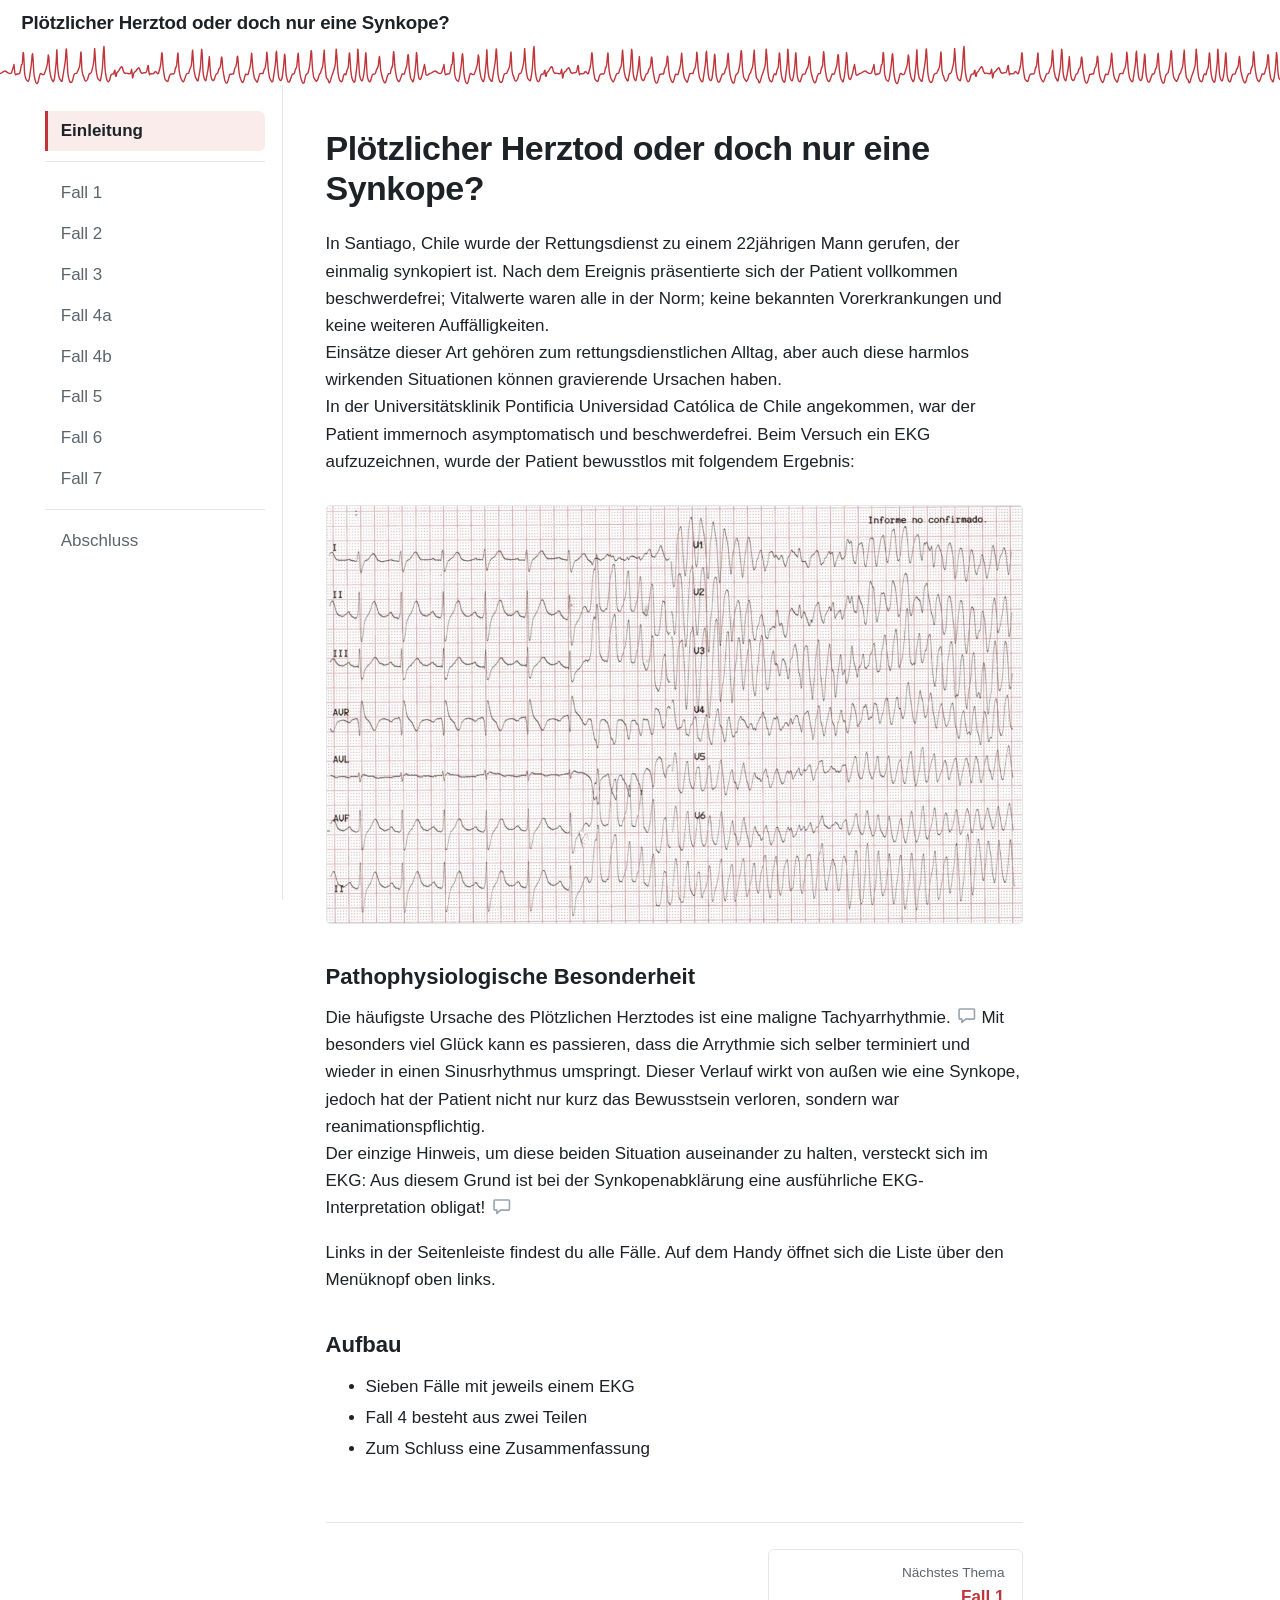
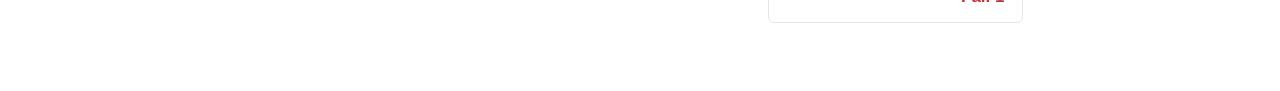
==== index.html @ 24287a28 "refactor Einleitung" ====
<!DOCTYPE html>
<html lang="de">
<head>
  <meta charset="utf-8">
  <meta name="viewport" content="width=device-width, initial-scale=1">
  <title>Einleitung – EKG-Vortrag</title>
  <link rel="stylesheet" href="css/style.css">
  <script src="js/navigation.js" defer></script>
  <script src="js/vollbild.js" defer></script>
  <script src="js/erklaerungen.js" defer></script>
</head>
<body>
  <header class="kopf">
    <button class="menu-knopf" id="menu-knopf" type="button" aria-label="Menü öffnen" aria-expanded="false" aria-controls="seitenleiste">
      <svg width="20" height="20" viewBox="0 0 20 20" aria-hidden="true"><path d="M3 5h14M3 10h14M3 15h14" stroke="currentColor" stroke-width="1.8" stroke-linecap="round"/></svg>
    </button>
    <a class="seitentitel" href="index.html">Plötzlicher Herztod oder doch nur eine Synkope?</a>
  </header>

  <div class="rahmen">
    <nav class="seitenleiste" id="seitenleiste" aria-label="Themen"></nav>

    <main class="inhalt">
      <!-- ===== Anfang Inhalt ===== -->

      <h1>Plötzlicher Herztod oder doch nur eine Synkope?</h1>

      <p>In Santiago, Chile wurde der Rettungsdienst zu einem 22jährigen Mann gerufen, der einmalig synkopiert ist.
         Nach dem Ereignis präsentierte sich der Patient vollkommen beschwerdefrei; Vitalwerte waren alle in der Norm;
         keine bekannten Vorerkrankungen und keine weiteren Auffälligkeiten.<br> 
         Einsätze dieser Art gehören zum rettungsdienstlichen Alltag, aber auch diese harmlos wirkenden Situationen
         können gravierende Ursachen haben.<br>
         In der Universitätsklinik Pontificia Universidad Católica de Chile angekommen, war der Patient immernoch
         asymptomatisch und beschwerdefrei. Beim Versuch ein EKG aufzuzeichnen, wurde der Patient bewusstlos mit
         folgendem Ergebnis:</p>

      <figure>
        <img class="ekg" src="bilder/fall0.png">
      </figure>

      <h2>Pathophysiologische Besonderheit</h2>

      <p>Die häufigste Ursache des Plötzlichen Herztodes ist eine maligne Tachyarrhythmie.
         <span class="notiz"><span class="info">Ventrikuläres Flimmern/Flattern oder eine Ventrikuläre Tachykardie</span></span>
         Mit besonders viel Glück kann es passieren, dass die Arrythmie sich selber terminiert und wieder in einen Sinusrhythmus 
         umspringt. Dieser Verlauf wirkt von außen wie eine Synkope, jedoch hat der Patient nicht nur kurz das Bewusstsein verloren,
         sondern war reanimationspflichtig.<br>
         Der einzige Hinweis, um diese beiden Situation auseinander zu halten, versteckt sich im EKG: Aus diesem Grund ist bei
         der Synkopenabklärung eine ausführliche EKG-Interpretation obligat!
         <span class="notiz"><span class="info">Eine vollständige Interpretation ist nur mit dem 12-Kanal-EKG möglich</span></span></p>

      <p></p>


      <p>Links in der Seitenleiste findest du alle Fälle. Auf dem Handy öffnet sich die Liste über den Menüknopf oben links.</p>

      <h2>Aufbau</h2>

      <ul>
        <li>Sieben Fälle mit jeweils einem EKG</li>
        <li>Fall 4 besteht aus zwei Teilen</li>
        <li>Zum Schluss eine Zusammenfassung</li>
      </ul>

      <!-- ===== Ende Inhalt ===== -->

      <nav class="blaettern" id="blaettern" aria-label="Vor und zurück"></nav>
    </main>
  </div>
</body>
</html>
---- css/style.css ----
/* ==========================================================
   Farben und Maße – hier zentral anpassen
   ========================================================== */
:root {
  --papier: #ffffff;
  --tinte: #1c2226;
  --grau: #5b656d;
  --linie: #e4e7ea;
  --rot: #c0343a;        /* das Rot vom EKG-Papier */
  --rosa: #fbecec;
  --leiste-breite: 15rem;
  --kopf-hoehe: 5rem;
  font-size: 106.25%;    /* 17 px Grundschrift */
}

*, *::before, *::after { box-sizing: border-box; }

html { -webkit-text-size-adjust: 100%; }

body {
  margin: 0;
  background: var(--papier);
  color: var(--tinte);
  font-family: -apple-system, BlinkMacSystemFont, "Segoe UI", Roboto, "Helvetica Neue", Arial, sans-serif;
  line-height: 1.6;
}

a { color: var(--rot); }

:focus-visible {
  outline: 2px solid var(--rot);
  outline-offset: 2px;
}

/* ==========================================================
   Kopfzeile mit EKG-Linie
   ========================================================== */
.kopf {
  position: sticky;
  top: 0;
  z-index: 20;
  height: var(--kopf-hoehe);
  display: flex;
  align-items: center;
  gap: 0.75rem;
  padding: 0 1.25rem 40px;
  background: var(--papier);
}

.kopf::after {
  content: "";
  position: absolute;
  left: 0;
  right: 0;
  bottom: 0;
  height: 40px;
  /* Vorhofflimmern bei WPW, Ableitung I, nachgezeichnet in Originalproportionen */
  background: url("../bilder/kopf-ekg.svg") repeat-x left center / 430px 40px;
}

.seitentitel {
  font-size: 1.1rem;
  font-weight: 650;
  letter-spacing: -0.01em;
  color: var(--tinte);
  text-decoration: none;
}

.menu-knopf {
  display: none;
  width: 2.5rem;
  height: 2.5rem;
  align-items: center;
  justify-content: center;
  padding: 0;
  border: 1px solid var(--linie);
  border-radius: 6px;
  background: var(--papier);
  color: var(--tinte);
  cursor: pointer;
}

/* ==========================================================
   Grundaufbau: Seitenleiste links, Inhalt rechts
   ========================================================== */
.rahmen {
  display: grid;
  grid-template-columns: var(--leiste-breite) minmax(0, 1fr);
  max-width: 72rem;
  margin: 0 auto;
}

.seitenleiste {
  position: sticky;
  top: var(--kopf-hoehe);
  align-self: start;
  height: calc(100vh - var(--kopf-hoehe));
  overflow-y: auto;
  padding: 1.5rem 1rem;
  border-right: 1px solid var(--linie);
  background: var(--papier);
}

.seitenleiste ul {
  list-style: none;
  margin: 0;
  padding: 0;
}

/* Einleitung und Abschluss rahmen die Fälle ein */
.seitenleiste li:first-child {
  padding-bottom: 0.6rem;
  margin-bottom: 0.6rem;
  border-bottom: 1px solid var(--linie);
}

.seitenleiste li:last-child {
  padding-top: 0.6rem;
  margin-top: 0.6rem;
  border-top: 1px solid var(--linie);
}

.seitenleiste a {
  display: block;
  padding: 0.4rem 0.75rem;
  border-left: 3px solid transparent;
  border-radius: 0 6px 6px 0;
  color: var(--grau);
  text-decoration: none;
}

.seitenleiste a:hover {
  color: var(--tinte);
  background: #f4f5f6;
}

.seitenleiste a[aria-current="page"] {
  color: var(--tinte);
  font-weight: 600;
  background: var(--rosa);
  border-left-color: var(--rot);
}

/* ==========================================================
   Inhalt
   ========================================================== */
.inhalt {
  width: 100%;
  max-width: 46rem;
  padding: 2.5rem 2.5rem 4rem;
}

.inhalt h1 {
  font-size: 2rem;
  line-height: 1.2;
  letter-spacing: -0.015em;
  margin: 0 0 1.25rem;
}

.inhalt h2 {
  font-size: 1.3rem;
  line-height: 1.3;
  margin: 2.25rem 0 0.75rem;
}

.inhalt p,
.inhalt ul,
.inhalt ol {
  margin: 0 0 1rem;
}

.inhalt li + li { margin-top: 0.25rem; }

/* EKG-Bilder */
.inhalt figure {
  margin: 1.75rem 0 2rem;
}

.inhalt img {
  display: block;
  max-width: 100%;
  height: auto;
}

img.ekg {
  width: 100%;
  border: 1px solid var(--linie);
  border-radius: 4px;
  cursor: zoom-in;
}

.inhalt figcaption {
  margin-top: 0.5rem;
  font-size: 0.9rem;
  color: var(--grau);
}

/* Vor- und Zurückblättern */
.blaettern {
  display: flex;
  gap: 1rem;
  margin-top: 3.5rem;
  padding-top: 1.5rem;
  border-top: 1px solid var(--linie);
}

.blaettern a {
  flex: 0 1 15rem;
  min-width: 0;
  padding: 0.7rem 1rem;
  border: 1px solid var(--linie);
  border-radius: 6px;
  color: var(--tinte);
  text-decoration: none;
}

.blaettern a:hover { border-color: var(--rot); }

.blaettern .weiter {
  margin-left: auto;
  text-align: right;
}

.blaettern .hinweis {
  display: block;
  font-size: 0.8rem;
  color: var(--grau);
}

.blaettern .titel {
  font-weight: 600;
  color: var(--rot);
}

/* ==========================================================
   Handy und schmale Tablets
   ========================================================== */
.schleier { display: none; }

@media (max-width: 800px) {
  .menu-knopf { display: inline-flex; }

  .rahmen { display: block; }

  .seitenleiste {
    position: fixed;
    top: var(--kopf-hoehe);
    left: 0;
    bottom: 0;
    z-index: 15;
    width: min(80vw, 18rem);
    height: auto;
    align-self: stretch;   /* sonst endet die Leiste nach dem letzten Eintrag */
    transform: translateX(-100%);
    transition: transform 0.2s ease;
  }

  body.menue-offen .seitenleiste { transform: none; }

  .schleier {
    display: block;
    position: fixed;
    inset: var(--kopf-hoehe) 0 0 0;
    z-index: 14;
    background: rgba(28, 34, 38, 0.35);
    opacity: 0;
    pointer-events: none;
    transition: opacity 0.2s ease;
  }

  body.menue-offen .schleier {
    opacity: 1;
    pointer-events: auto;
  }

  .inhalt { padding: 1.75rem 1.25rem 3rem; }

  .inhalt h1 { font-size: 1.65rem; }
}

/* ==========================================================
   Vollbildansicht für EKG-Bilder
   ========================================================== */
html.lightbox-aktiv { overflow: hidden; }

.lightbox {
  position: fixed;
  inset: 0;
  z-index: 100;
  display: none;
  background: rgba(22, 25, 28, 0.94);
}

.lightbox.offen {
  display: block;
  animation: einblenden 0.15s ease-out;
}

@keyframes einblenden {
  from { opacity: 0; }
  to { opacity: 1; }
}

.lightbox-buehne {
  position: absolute;
  inset: 0;
  overflow: hidden;
  touch-action: none;
  cursor: zoom-in;
}

.lightbox-buehne.gezoomt { cursor: grab; }
.lightbox-buehne.gezoomt.zieht { cursor: grabbing; }

.lightbox-buehne img {
  position: absolute;
  left: 0;
  top: 0;
  max-width: none;
  background: #fff;
  user-select: none;
  -webkit-user-select: none;
  -webkit-user-drag: none;
}

.lightbox-leiste {
  position: absolute;
  top: 0.75rem;
  right: 0.75rem;
  z-index: 2;
  display: flex;
  gap: 0.5rem;
}

.lightbox-leiste button {
  width: 2.75rem;
  height: 2.75rem;
  padding: 0;
  border: 1px solid rgba(255, 255, 255, 0.3);
  border-radius: 6px;
  background: rgba(22, 25, 28, 0.8);
  color: #fff;
  font: inherit;
  font-size: 1.3rem;
  line-height: 1;
  cursor: pointer;
}

.lightbox-leiste button:hover { background: rgba(60, 66, 72, 0.9); }

.lightbox-hinweis {
  position: absolute;
  left: 1rem;
  right: 1rem;
  bottom: 0.75rem;
  margin: 0;
  text-align: center;
  font-size: 0.85rem;
  color: rgba(255, 255, 255, 0.7);
  pointer-events: none;
  transition: opacity 0.2s ease;
}

/* Hinweis ausblenden, sobald gezoomt wird */
.lightbox-buehne.gezoomt ~ .lightbox-hinweis { opacity: 0; }

@media (prefers-reduced-motion: reduce) {
  .seitenleiste,
  .schleier { transition: none; }
  .lightbox.offen { animation: none; }
  .lightbox-hinweis { transition: none; }
}

/* ==========================================================
   Sprechblasen für Begriffe (js/erklaerungen.js)
   ========================================================== */
.begriff {
  cursor: help;
  border-radius: 3px;
  text-decoration: underline dotted var(--rot);
  text-decoration-thickness: 1.5px;
  text-underline-offset: 3px;
}

.begriff:hover,
.begriff[aria-expanded="true"] { background: var(--rosa); }

.begriff .info,
.notiz .info { display: none; }

/* Sprechblasen-Symbol */
.notiz {
  display: inline-block;
  width: 1.15em;
  height: 1.05em;
  margin-left: 0.1em;
  vertical-align: -0.12em;
  color: #9aa5ae;
  cursor: pointer;
  border-radius: 3px;
}

.notiz-symbol {
  display: block;
  width: 100%;
  height: 100%;
  fill: none;
  stroke: currentColor;
  stroke-width: 2;
  stroke-linejoin: round;
}

.notiz:hover,
.notiz[aria-expanded="true"] { color: var(--rot); }

.sprechblase {
  position: absolute;
  z-index: 30;
  max-width: min(21rem, calc(100vw - 16px));
  padding: 0.7rem 0.9rem;
  background: #fff;
  border: 1px solid var(--linie);
  border-radius: 8px;
  box-shadow: 0 6px 24px rgba(28, 34, 38, 0.12), 0 1px 3px rgba(28, 34, 38, 0.08);
  font-size: 0.9rem;
  line-height: 1.5;
  color: var(--tinte);
}

.sprechblase[hidden] { display: none; }

.sprechblase-pfeil {
  position: absolute;
  top: -6px;
  width: 10px;
  height: 10px;
  margin-left: -5px;
  background: #fff;
  border-left: 1px solid var(--linie);
  border-top: 1px solid var(--linie);
  transform: rotate(45deg);
}

.sprechblase.oben .sprechblase-pfeil {
  top: auto;
  bottom: -6px;
  border: 0;
  border-right: 1px solid var(--linie);
  border-bottom: 1px solid var(--linie);
}
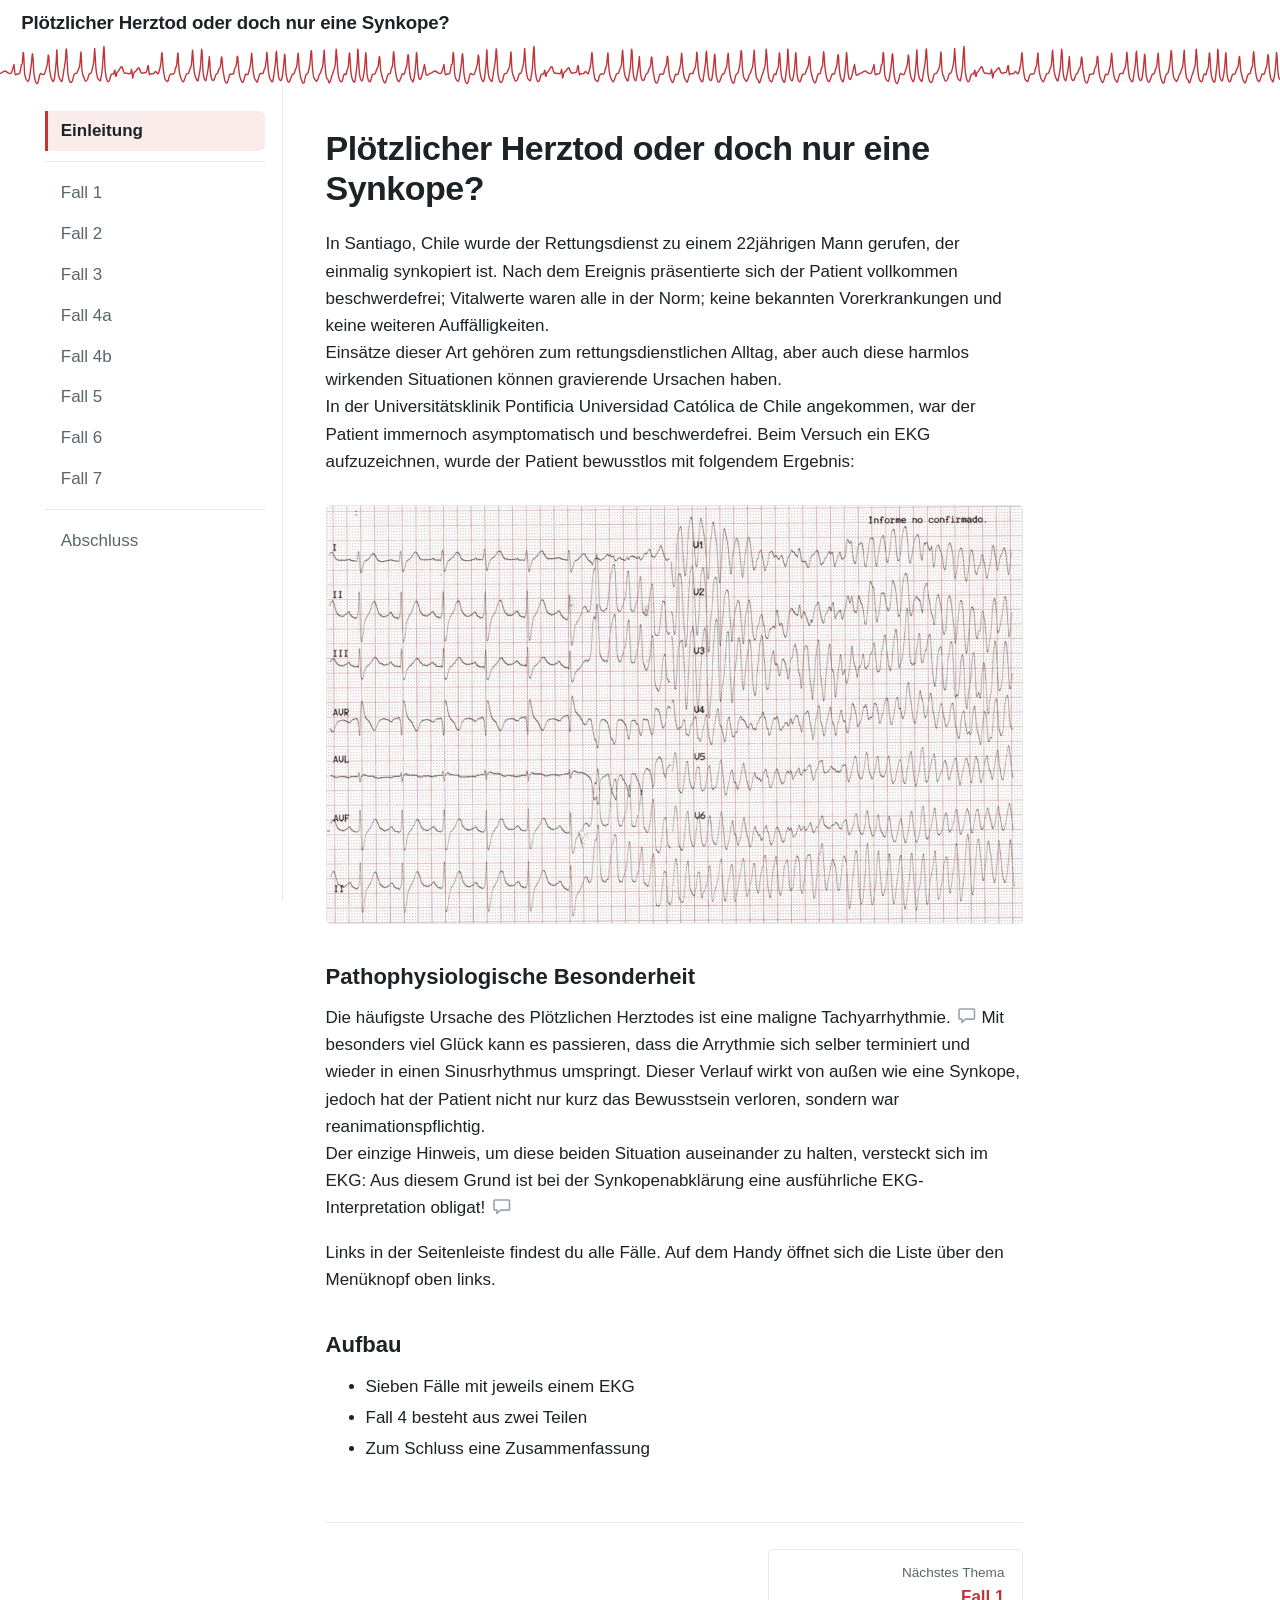
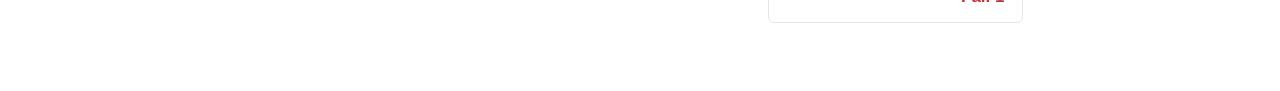
==== commit 4c19ccea: "bugfix Bild Fall 0" ====
--- a/index.html
+++ b/index.html
@@ -35,7 +35,7 @@
          folgendem Ergebnis:</p>
 
       <figure>
-        <img class="ekg" src="bilder/fall0.png">
+        <img class="ekg" src="bilder/fall0.webp" loading="lazy">
       </figure>
 
       <h2>Pathophysiologische Besonderheit</h2>
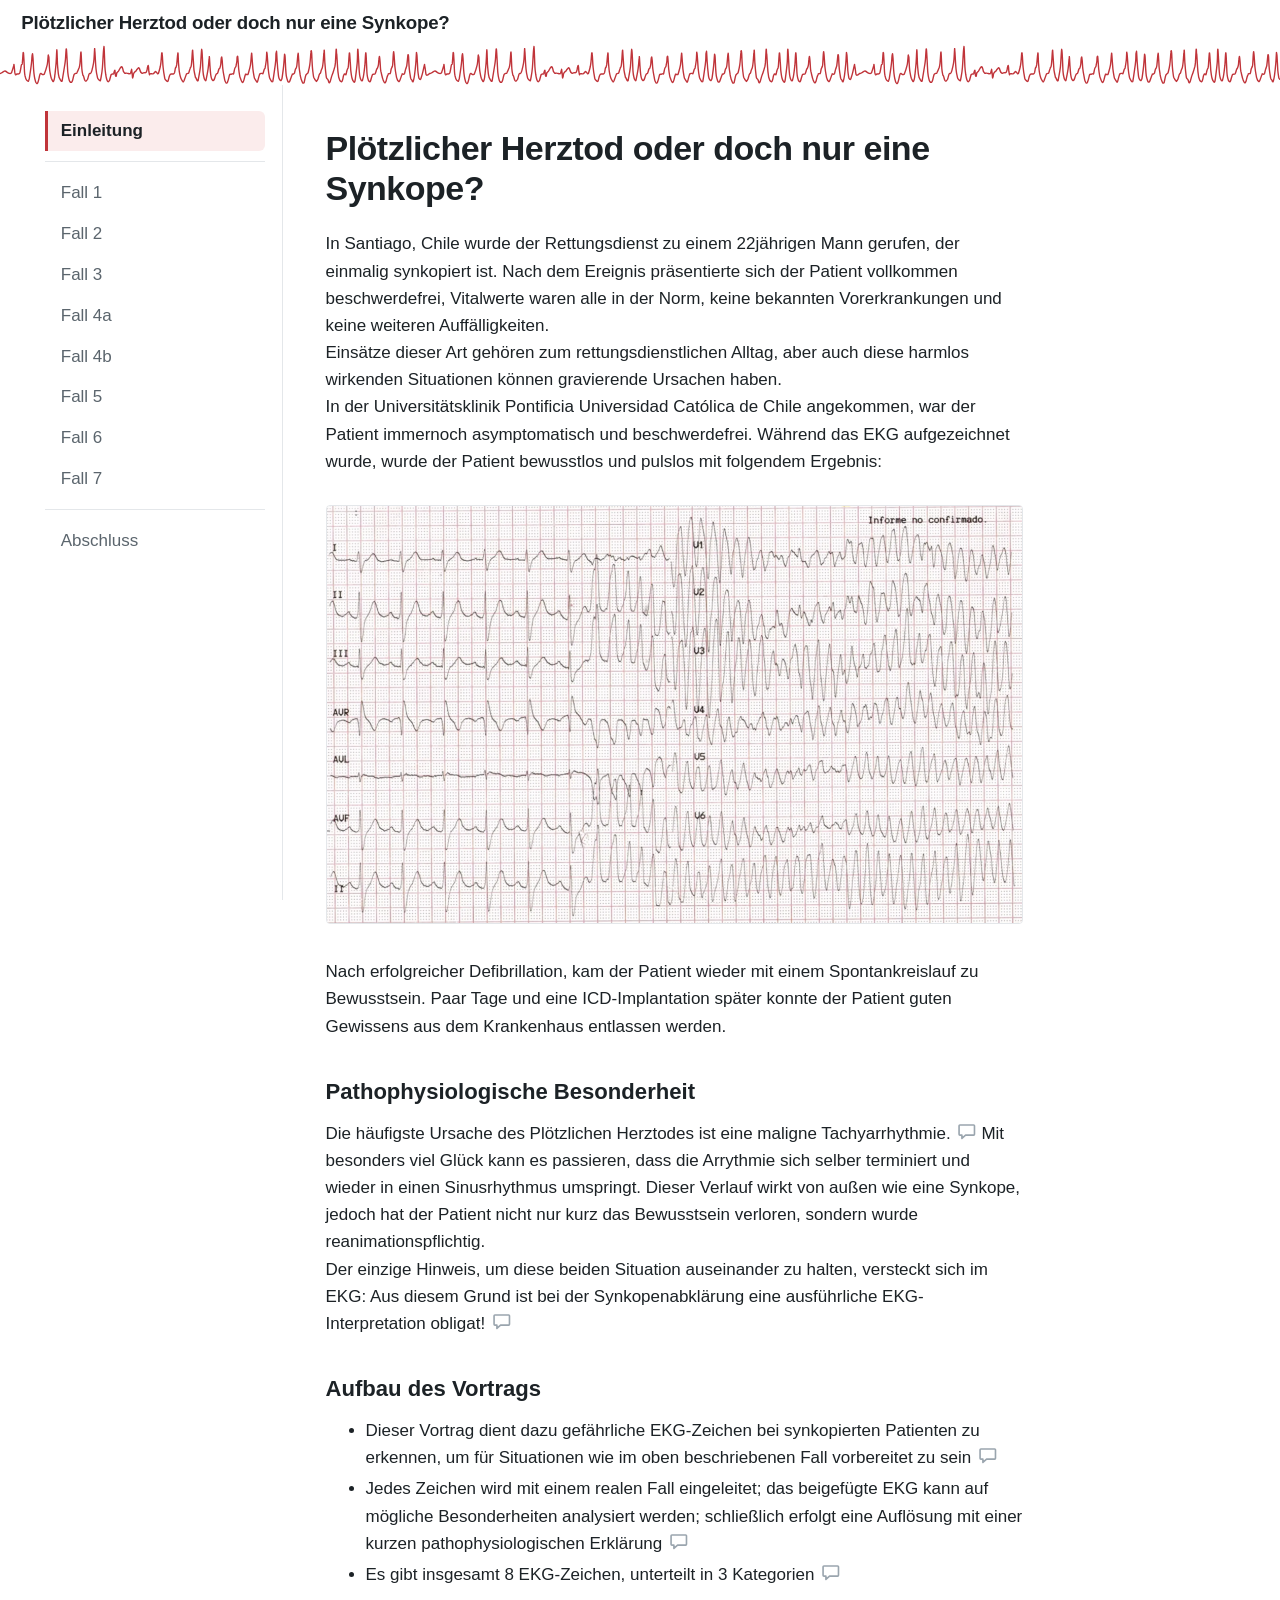
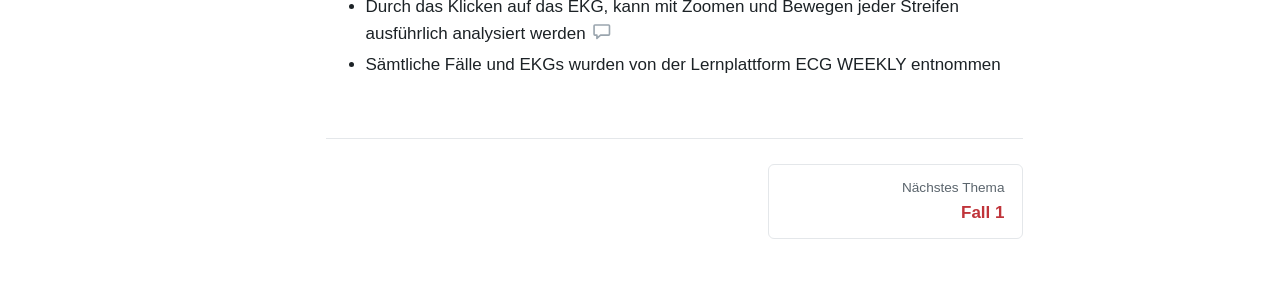
==== commit e83c62f6: "refactor Einleitung" ====
--- a/index.html
+++ b/index.html
@@ -26,17 +26,20 @@
       <h1>Plötzlicher Herztod oder doch nur eine Synkope?</h1>
 
       <p>In Santiago, Chile wurde der Rettungsdienst zu einem 22jährigen Mann gerufen, der einmalig synkopiert ist.
-         Nach dem Ereignis präsentierte sich der Patient vollkommen beschwerdefrei; Vitalwerte waren alle in der Norm;
+         Nach dem Ereignis präsentierte sich der Patient vollkommen beschwerdefrei, Vitalwerte waren alle in der Norm,
          keine bekannten Vorerkrankungen und keine weiteren Auffälligkeiten.<br> 
          Einsätze dieser Art gehören zum rettungsdienstlichen Alltag, aber auch diese harmlos wirkenden Situationen
          können gravierende Ursachen haben.<br>
          In der Universitätsklinik Pontificia Universidad Católica de Chile angekommen, war der Patient immernoch
-         asymptomatisch und beschwerdefrei. Beim Versuch ein EKG aufzuzeichnen, wurde der Patient bewusstlos mit
+         asymptomatisch und beschwerdefrei. Während das EKG aufgezeichnet wurde, wurde der Patient bewusstlos und pulslos mit
          folgendem Ergebnis:</p>
 
       <figure>
         <img class="ekg" src="bilder/fall0.webp" loading="lazy">
       </figure>
+
+      <p>Nach erfolgreicher Defibrillation, kam der Patient wieder mit einem Spontankreislauf zu Bewusstsein.
+         Paar Tage und eine ICD-Implantation später konnte der Patient guten Gewissens aus dem Krankenhaus entlassen werden.</p>
 
       <h2>Pathophysiologische Besonderheit</h2>
 
@@ -44,23 +47,30 @@
          <span class="notiz"><span class="info">Ventrikuläres Flimmern/Flattern oder eine Ventrikuläre Tachykardie</span></span>
          Mit besonders viel Glück kann es passieren, dass die Arrythmie sich selber terminiert und wieder in einen Sinusrhythmus 
          umspringt. Dieser Verlauf wirkt von außen wie eine Synkope, jedoch hat der Patient nicht nur kurz das Bewusstsein verloren,
-         sondern war reanimationspflichtig.<br>
+         sondern wurde reanimationspflichtig.<br>
          Der einzige Hinweis, um diese beiden Situation auseinander zu halten, versteckt sich im EKG: Aus diesem Grund ist bei
          der Synkopenabklärung eine ausführliche EKG-Interpretation obligat!
          <span class="notiz"><span class="info">Eine vollständige Interpretation ist nur mit dem 12-Kanal-EKG möglich</span></span></p>
 
-      <p></p>
-
-
-      <p>Links in der Seitenleiste findest du alle Fälle. Auf dem Handy öffnet sich die Liste über den Menüknopf oben links.</p>
-
-      <h2>Aufbau</h2>
+      <h2>Aufbau des Vortrags</h2>
 
       <ul>
-        <li>Sieben Fälle mit jeweils einem EKG</li>
-        <li>Fall 4 besteht aus zwei Teilen</li>
-        <li>Zum Schluss eine Zusammenfassung</li>
-      </ul>
+        <li>Dieser Vortrag dient dazu gefährliche EKG-Zeichen bei synkopierten Patienten zu erkennen, um für Situationen wie im oben
+            beschriebenen Fall vorbereitet zu sein
+            <span class="notiz"><span class="info">Ein präklinisches EKG, hätte bereits Aufschluss über die Ursache der Synkope
+            liefern können, wodurch Aufregung und Stress bei der plötzlichen polymorphen VT hätten 
+            minimiert werden können</span></span></li>
+        <li>Jedes Zeichen wird mit einem realen Fall eingeleitet; das beigefügte EKG kann auf mögliche Besonderheiten analysiert werden;
+            schließlich erfolgt eine Auflösung mit einer kurzen pathophysiologischen Erklärung
+            <span class="notiz"><span class="info">Betonung liegt auf kurz: Jede einzelne Ursache hätte genug Material
+            für einen eigenen umfangreichen Vortrag</span></span></li>
+        <li>Es gibt insgesamt 8 EKG-Zeichen, unterteilt in 3 Kategorien
+            <span class="notiz"><span class="info">Links in der Seitenleiste findet sich eine Schnellübersicht, um direkt zum
+            gewünschten Fall/Kapitel zu kommen</span></span></li>
+        <li>Durch das Klicken auf das EKG, kann mit Zoomen und Bewegen jeder Streifen ausführlich analysiert werden
+            <span class="notiz"><span class="info">CAVE: Diese klinischen EKGs haben eine Laufrate von 25mm/s</span></span></li>
+        <li>Sämtliche Fälle und EKGs wurden von der Lernplattform ECG WEEKLY entnommen</li>
+        </ul>
 
       <!-- ===== Ende Inhalt ===== -->
 
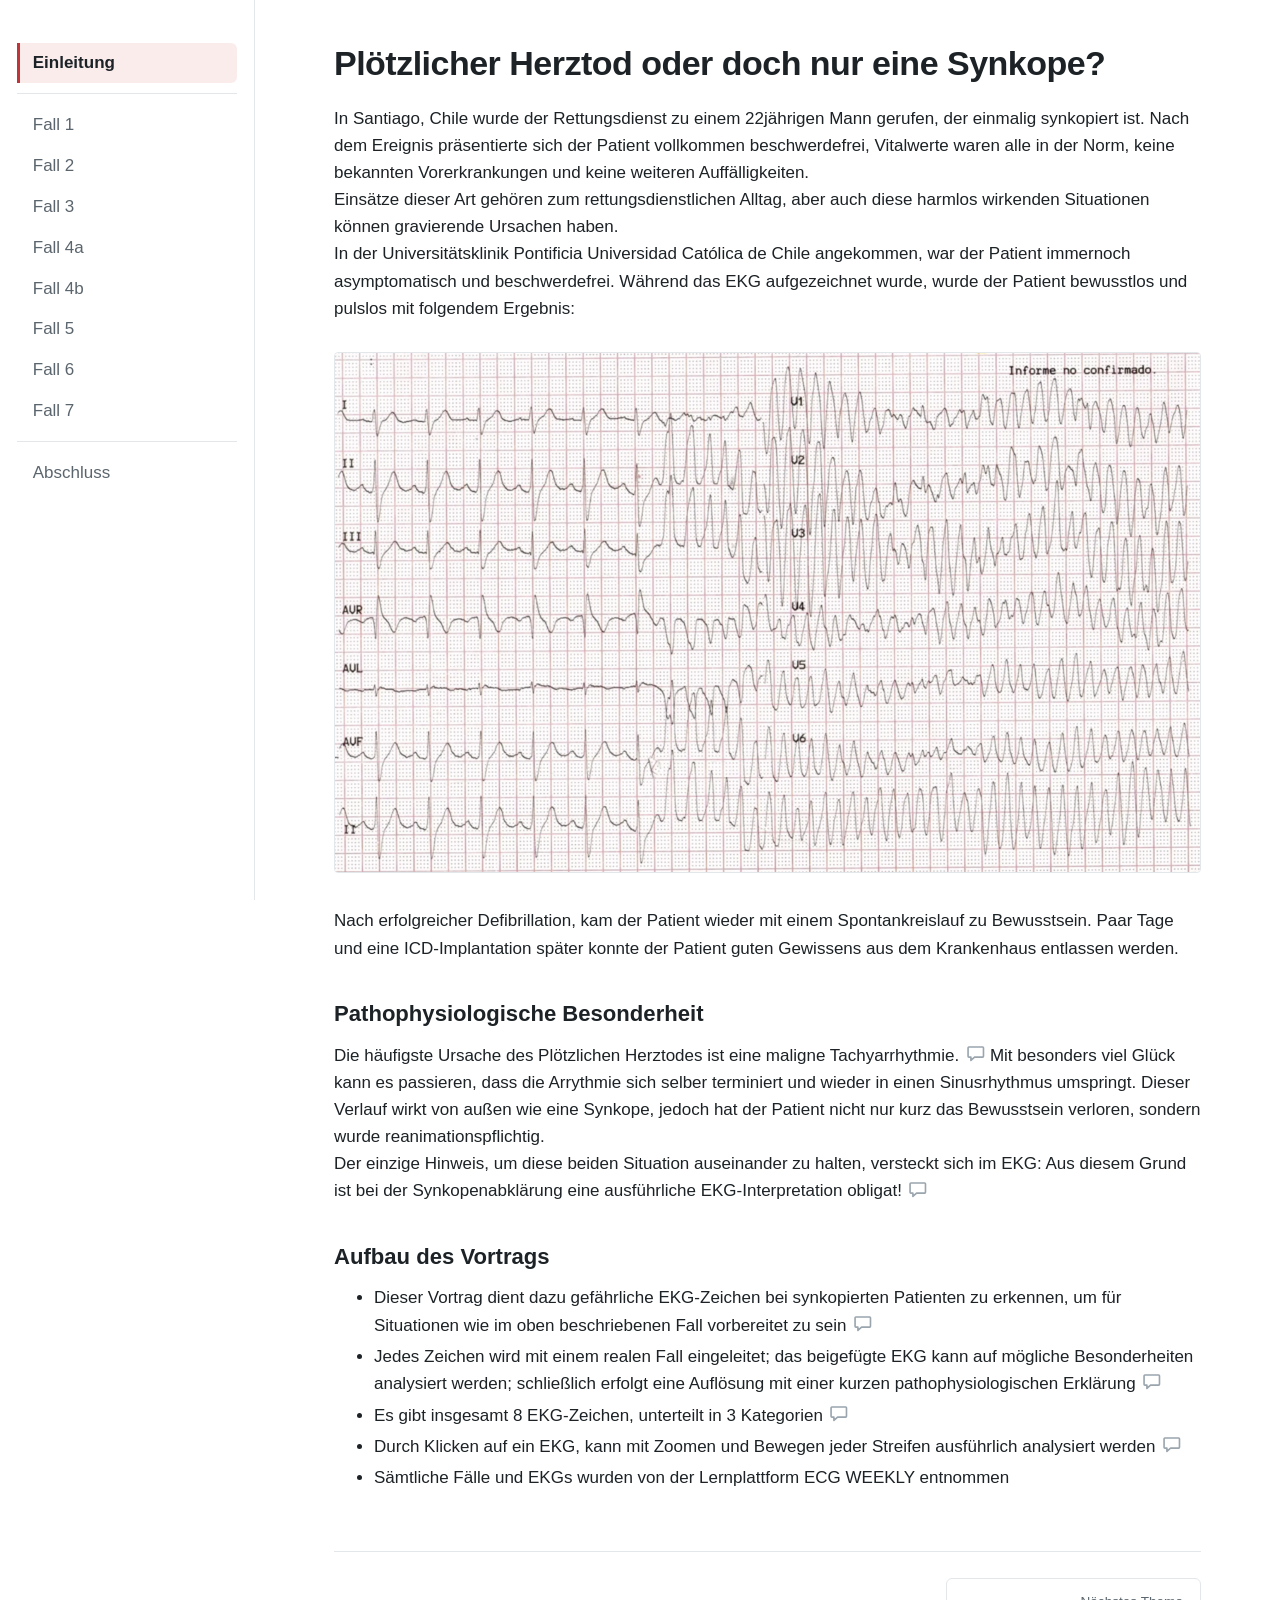
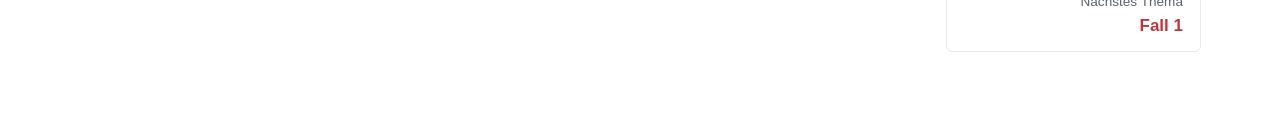
==== commit 69aa8bf8: "refactor Fall 1" ====
--- a/index.html
+++ b/index.html
@@ -67,7 +67,7 @@
         <li>Es gibt insgesamt 8 EKG-Zeichen, unterteilt in 3 Kategorien
             <span class="notiz"><span class="info">Links in der Seitenleiste findet sich eine Schnellübersicht, um direkt zum
             gewünschten Fall/Kapitel zu kommen</span></span></li>
-        <li>Durch das Klicken auf das EKG, kann mit Zoomen und Bewegen jeder Streifen ausführlich analysiert werden
+        <li>Durch Klicken auf ein EKG, kann mit Zoomen und Bewegen jeder Streifen ausführlich analysiert werden
             <span class="notiz"><span class="info">CAVE: Diese klinischen EKGs haben eine Laufrate von 25mm/s</span></span></li>
         <li>Sämtliche Fälle und EKGs wurden von der Lernplattform ECG WEEKLY entnommen</li>
         </ul>
--- a/css/style.css
+++ b/css/style.css
@@ -86,7 +86,7 @@
 .rahmen {
   display: grid;
   grid-template-columns: var(--leiste-breite) minmax(0, 1fr);
-  max-width: 72rem;
+  max-width: 82rem;
   margin: 0 auto;
 }
 
@@ -146,7 +146,8 @@
    ========================================================== */
 .inhalt {
   width: 100%;
-  max-width: 46rem;
+  max-width: 56rem;          /* Breite der Textfläche – größer = mehr Wörter pro Zeile */
+  justify-self: center;      /* mittig in der rechten Spalte */
   padding: 2.5rem 2.5rem 4rem;
 }
 
@@ -236,6 +237,8 @@
    Handy und schmale Tablets
    ========================================================== */
 .schleier { display: none; }
+
+.leiste-titel { display: none; }
 
 @media (max-width: 800px) {
   .menu-knopf { display: inline-flex; }
@@ -448,3 +451,52 @@
   border-right: 1px solid var(--linie);
   border-bottom: 1px solid var(--linie);
 }
+
+/* ==========================================================
+   Variante OHNE Kopfzeile
+   Um die Kopfzeile mit Titel und EKG-Streifen zurückzuholen,
+   einfach diesen ganzen Block bis zum Dateiende löschen.
+   ========================================================== */
+:root { --kopf-hoehe: 0px; }
+
+.kopf { display: none; }
+
+.seitenleiste a.leiste-titel {
+  display: none;
+  margin: 0 0 1.25rem;
+  padding: 0 0.75rem;
+  border: 0;
+  font-size: 1.1rem;
+  font-weight: 650;
+  letter-spacing: -0.01em;
+  color: var(--tinte);
+  background: none;
+}
+
+.seitenleiste { padding-top: 2.5rem; }
+
+@media (max-width: 800px) {
+  /* Auf dem Handy bleibt nur der Menüknopf, schwebend oben links */
+  .kopf {
+    display: block;
+    position: fixed;
+    top: 0.75rem;
+    left: 0.75rem;
+    height: auto;
+    padding: 0;
+    background: none;
+    z-index: 20;
+  }
+
+  .kopf::after,
+  .kopf .seitentitel { display: none; }
+
+  .menu-knopf {
+    background: rgba(255, 255, 255, 0.92);
+    box-shadow: 0 2px 8px rgba(28, 34, 38, 0.12);
+  }
+
+  .seitenleiste { padding-top: 4.25rem; }
+
+  .inhalt { padding-top: 4.5rem; }
+}
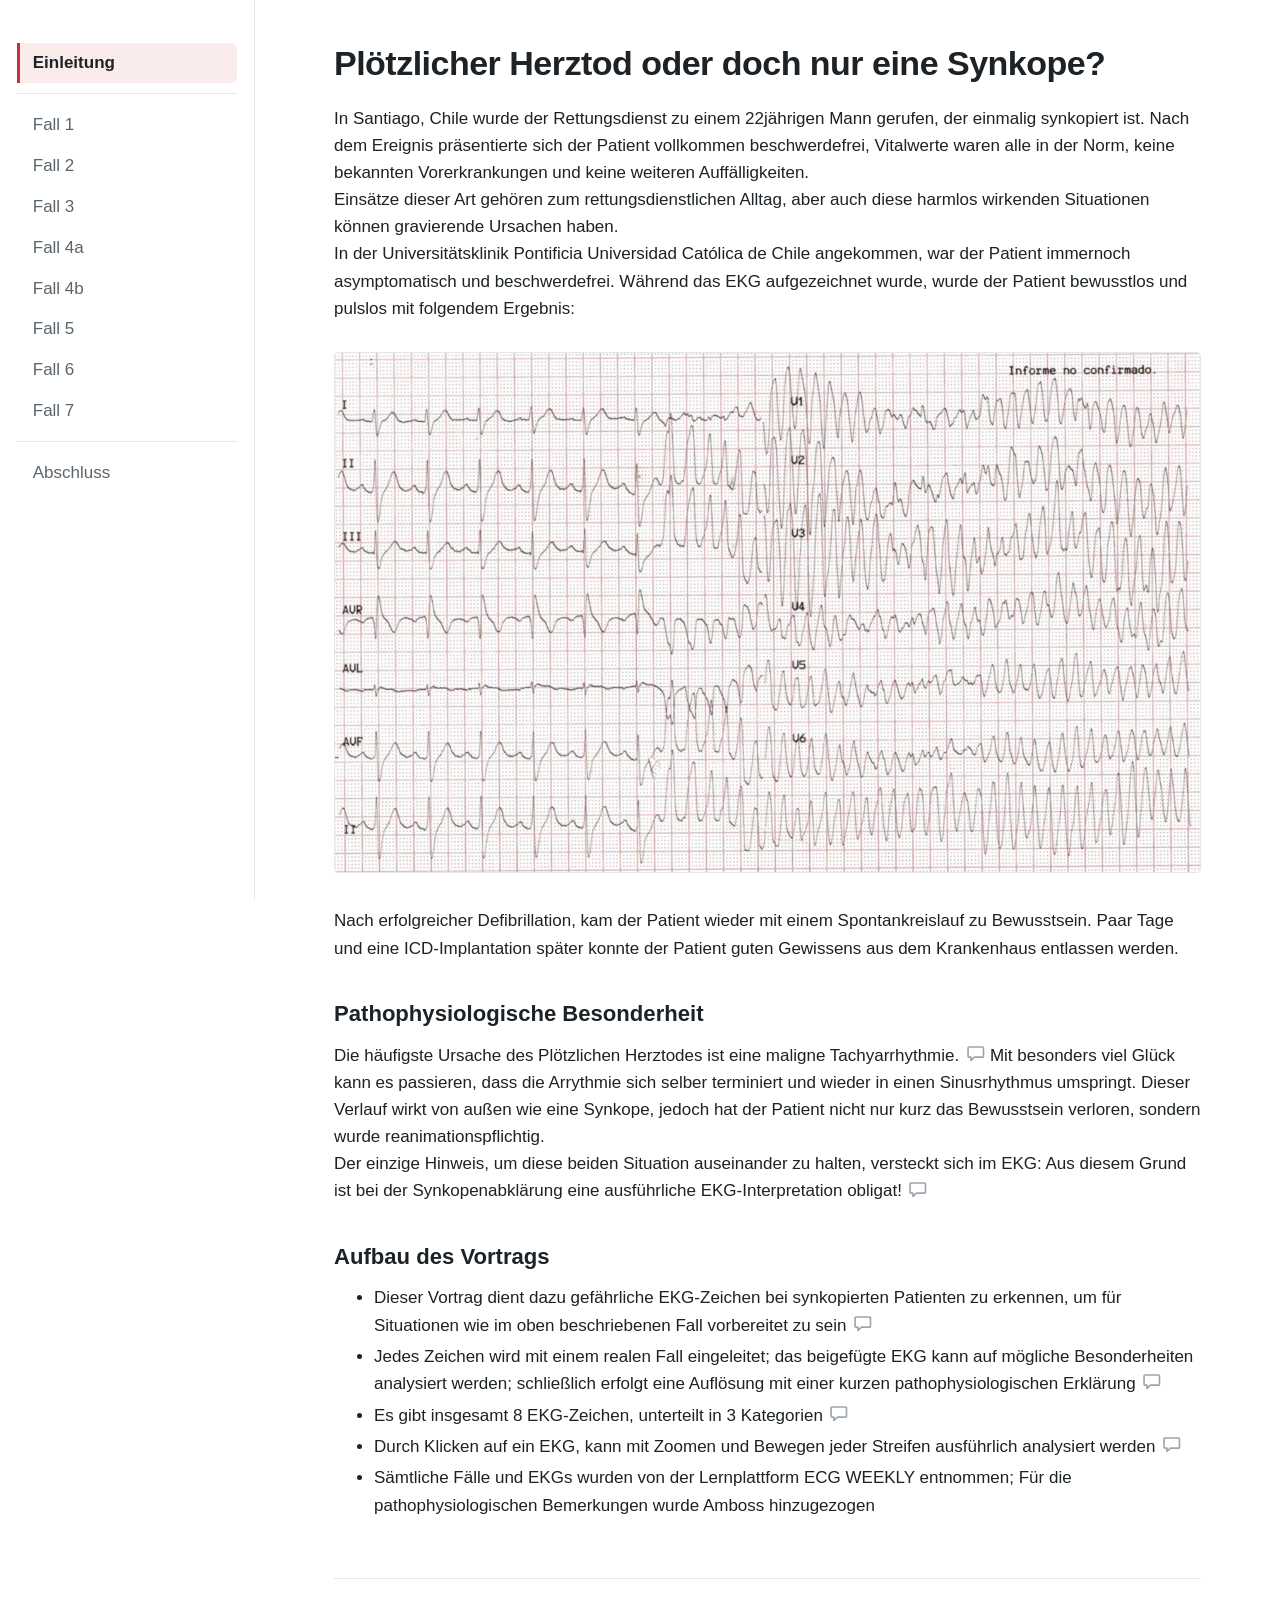
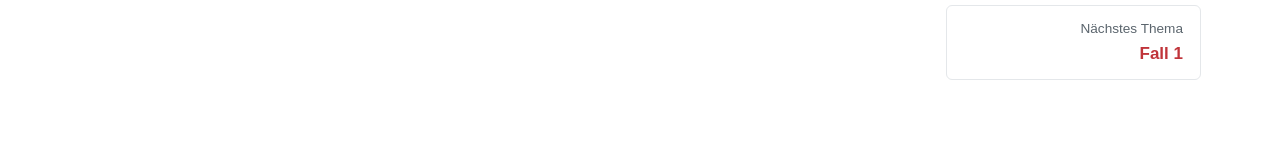
==== commit b36463cc: "refactor fall 2" ====
--- a/index.html
+++ b/index.html
@@ -69,7 +69,8 @@
             gewünschten Fall/Kapitel zu kommen</span></span></li>
         <li>Durch Klicken auf ein EKG, kann mit Zoomen und Bewegen jeder Streifen ausführlich analysiert werden
             <span class="notiz"><span class="info">CAVE: Diese klinischen EKGs haben eine Laufrate von 25mm/s</span></span></li>
-        <li>Sämtliche Fälle und EKGs wurden von der Lernplattform ECG WEEKLY entnommen</li>
+        <li>Sämtliche Fälle und EKGs wurden von der Lernplattform ECG WEEKLY entnommen; Für die pathophysiologischen Bemerkungen
+            wurde Amboss hinzugezogen</li>
         </ul>
 
       <!-- ===== Ende Inhalt ===== -->
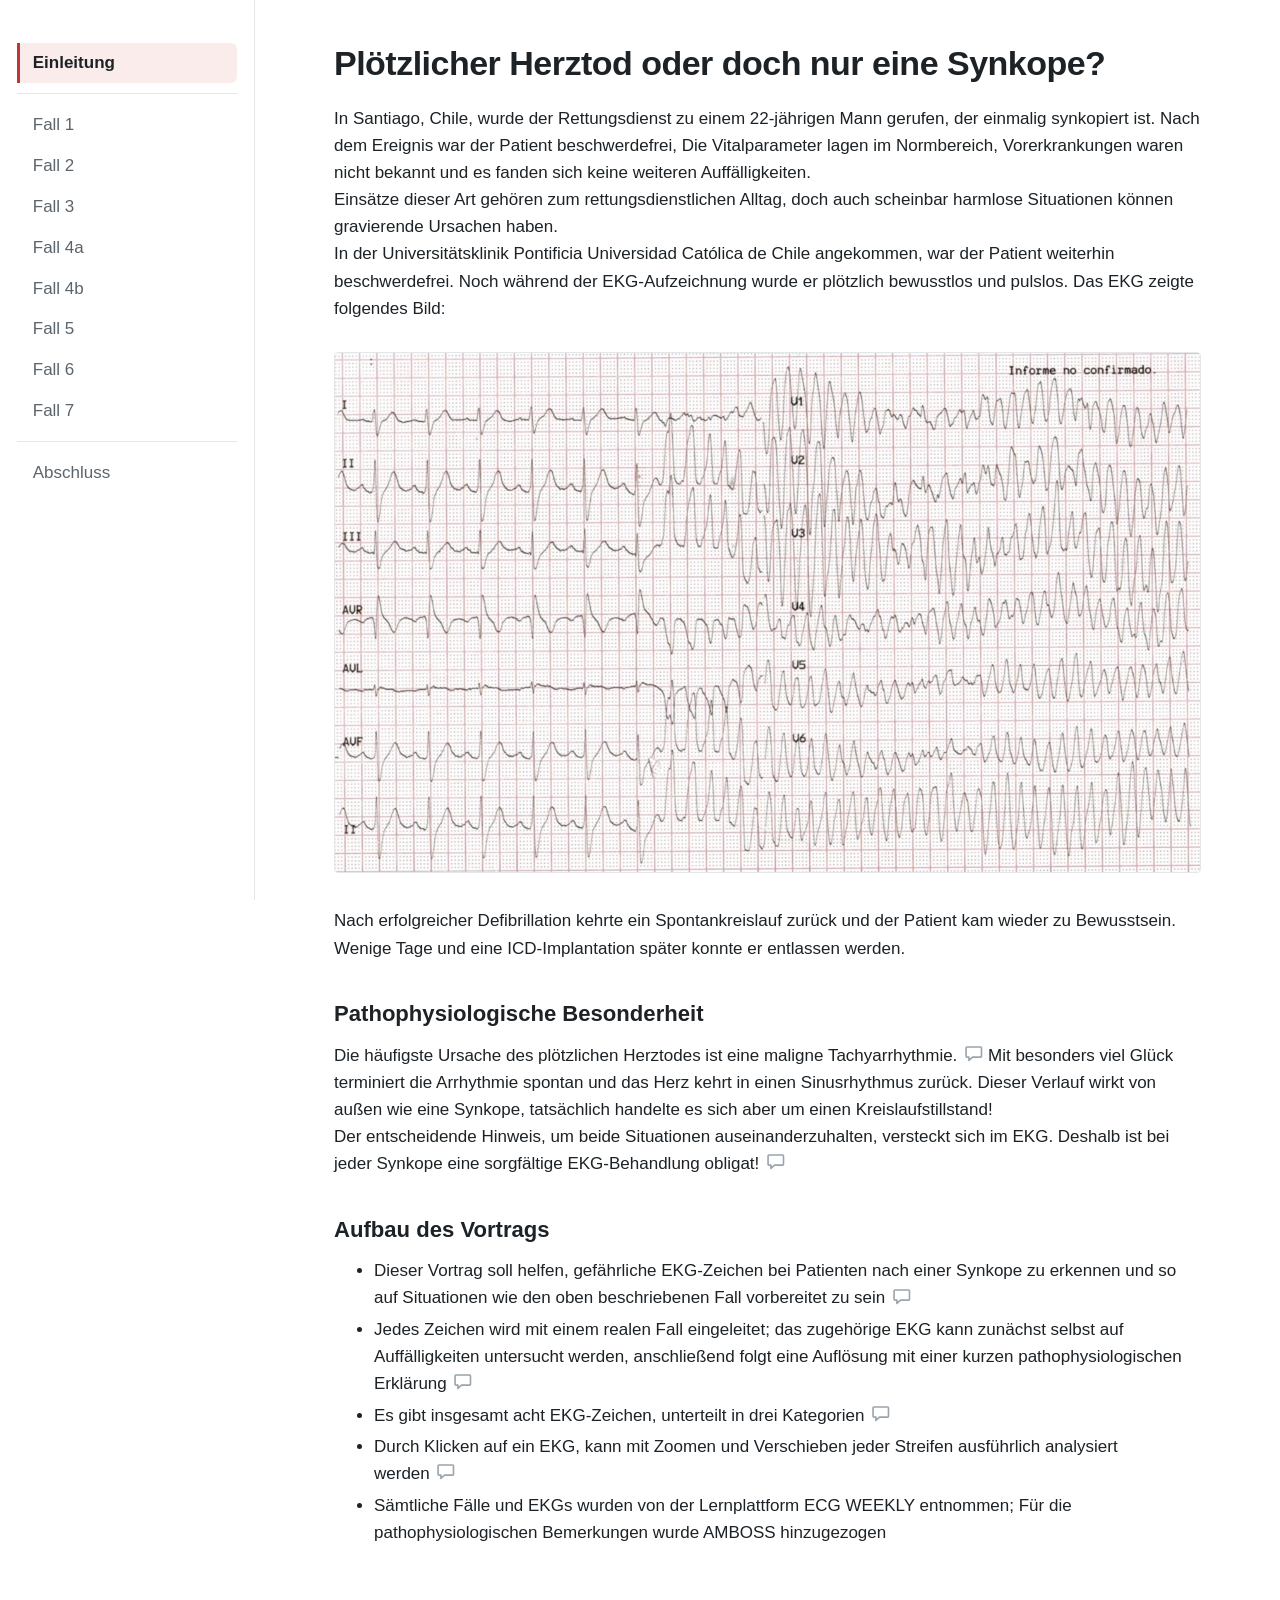
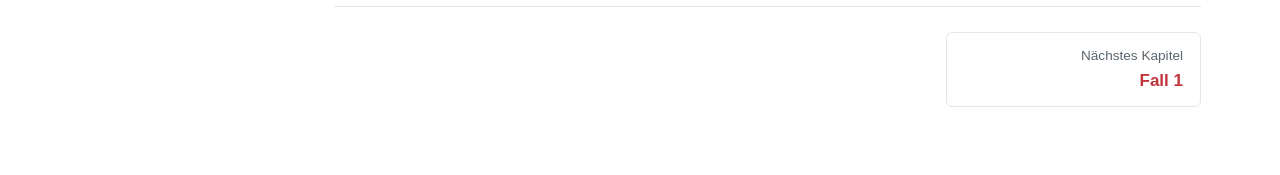
==== commit ac12a577: "refactor Index, Fall 1, Fall 2" ====
--- a/index.html
+++ b/index.html
@@ -25,53 +25,41 @@
 
       <h1>Plötzlicher Herztod oder doch nur eine Synkope?</h1>
 
-      <p>In Santiago, Chile wurde der Rettungsdienst zu einem 22jährigen Mann gerufen, der einmalig synkopiert ist.
-         Nach dem Ereignis präsentierte sich der Patient vollkommen beschwerdefrei, Vitalwerte waren alle in der Norm,
-         keine bekannten Vorerkrankungen und keine weiteren Auffälligkeiten.<br> 
-         Einsätze dieser Art gehören zum rettungsdienstlichen Alltag, aber auch diese harmlos wirkenden Situationen
-         können gravierende Ursachen haben.<br>
-         In der Universitätsklinik Pontificia Universidad Católica de Chile angekommen, war der Patient immernoch
-         asymptomatisch und beschwerdefrei. Während das EKG aufgezeichnet wurde, wurde der Patient bewusstlos und pulslos mit
-         folgendem Ergebnis:</p>
+      <p>In Santiago, Chile, wurde der Rettungsdienst zu einem 22-jährigen Mann gerufen, der einmalig synkopiert ist. Nach dem Ereignis war der Patient beschwerdefrei, Die Vitalparameter lagen im 
+         Normbereich, Vorerkrankungen waren nicht bekannt und es fanden sich keine weiteren Auffälligkeiten.<br> 
+         Einsätze dieser Art gehören zum rettungsdienstlichen Alltag, doch auch scheinbar harmlose Situationen können gravierende Ursachen haben.<br>
+         In der Universitätsklinik Pontificia Universidad Católica de Chile angekommen, war der Patient weiterhin beschwerdefrei. Noch während der EKG-Aufzeichnung wurde er plötzlich bewusstlos und 
+         pulslos. Das EKG zeigte folgendes Bild:</p>
 
       <figure>
         <img class="ekg" src="bilder/fall0.webp" loading="lazy">
       </figure>
 
-      <p>Nach erfolgreicher Defibrillation, kam der Patient wieder mit einem Spontankreislauf zu Bewusstsein.
-         Paar Tage und eine ICD-Implantation später konnte der Patient guten Gewissens aus dem Krankenhaus entlassen werden.</p>
+      <p>Nach erfolgreicher Defibrillation kehrte ein Spontankreislauf zurück und der Patient kam wieder zu Bewusstsein. Wenige Tage und eine ICD-Implantation später konnte er entlassen werden.</p>
 
       <h2>Pathophysiologische Besonderheit</h2>
 
-      <p>Die häufigste Ursache des Plötzlichen Herztodes ist eine maligne Tachyarrhythmie.
-         <span class="notiz"><span class="info">Ventrikuläres Flimmern/Flattern oder eine Ventrikuläre Tachykardie</span></span>
-         Mit besonders viel Glück kann es passieren, dass die Arrythmie sich selber terminiert und wieder in einen Sinusrhythmus 
-         umspringt. Dieser Verlauf wirkt von außen wie eine Synkope, jedoch hat der Patient nicht nur kurz das Bewusstsein verloren,
-         sondern wurde reanimationspflichtig.<br>
-         Der einzige Hinweis, um diese beiden Situation auseinander zu halten, versteckt sich im EKG: Aus diesem Grund ist bei
-         der Synkopenabklärung eine ausführliche EKG-Interpretation obligat!
-         <span class="notiz"><span class="info">Eine vollständige Interpretation ist nur mit dem 12-Kanal-EKG möglich</span></span></p>
+      <p>Die häufigste Ursache des plötzlichen Herztodes ist eine maligne Tachyarrhythmie. <span class="notiz"><span class="info">Kammerflimmern/-flattern oder eine Ventrikuläre Tachykardie</span></span>
+         Mit besonders viel Glück terminiert die Arrhythmie spontan und das Herz kehrt in einen Sinusrhythmus zurück. Dieser Verlauf wirkt von außen wie eine Synkope, tatsächlich handelte es sich aber
+         um einen Kreislaufstillstand!<br>
+         Der entscheidende Hinweis, um beide Situationen auseinanderzuhalten, versteckt sich im EKG. Deshalb ist bei jeder Synkope eine sorgfältige EKG-Behandlung obligat! 
+         <span class="notiz"><span class="info">Eine vollständige Interpretation ist nur mit dem 12-Kanal-EKG möglich!</span></span></p>
 
       <h2>Aufbau des Vortrags</h2>
 
       <ul>
-        <li>Dieser Vortrag dient dazu gefährliche EKG-Zeichen bei synkopierten Patienten zu erkennen, um für Situationen wie im oben
-            beschriebenen Fall vorbereitet zu sein
-            <span class="notiz"><span class="info">Ein präklinisches EKG, hätte bereits Aufschluss über die Ursache der Synkope
-            liefern können, wodurch Aufregung und Stress bei der plötzlichen polymorphen VT hätten 
-            minimiert werden können</span></span></li>
-        <li>Jedes Zeichen wird mit einem realen Fall eingeleitet; das beigefügte EKG kann auf mögliche Besonderheiten analysiert werden;
-            schließlich erfolgt eine Auflösung mit einer kurzen pathophysiologischen Erklärung
-            <span class="notiz"><span class="info">Betonung liegt auf kurz: Jede einzelne Ursache hätte genug Material
-            für einen eigenen umfangreichen Vortrag</span></span></li>
-        <li>Es gibt insgesamt 8 EKG-Zeichen, unterteilt in 3 Kategorien
-            <span class="notiz"><span class="info">Links in der Seitenleiste findet sich eine Schnellübersicht, um direkt zum
-            gewünschten Fall/Kapitel zu kommen</span></span></li>
-        <li>Durch Klicken auf ein EKG, kann mit Zoomen und Bewegen jeder Streifen ausführlich analysiert werden
-            <span class="notiz"><span class="info">CAVE: Diese klinischen EKGs haben eine Laufrate von 25mm/s</span></span></li>
-        <li>Sämtliche Fälle und EKGs wurden von der Lernplattform ECG WEEKLY entnommen; Für die pathophysiologischen Bemerkungen
-            wurde Amboss hinzugezogen</li>
-        </ul>
+        <li>Dieser Vortrag soll helfen, gefährliche EKG-Zeichen bei Patienten nach einer Synkope zu erkennen und so auf Situationen wie den oben beschriebenen Fall vorbereitet zu sein
+            <span class="notiz"><span class="info">Ein präklinisches 12-Kanal-EKG, hätte bereits Aufschluss über die Ursache der Synkope liefern können. Das Team wäre dann auf die plötzliche polymorphe
+            VT vorbereitet gewesen.</span></span></li>
+        <li>Jedes Zeichen wird mit einem realen Fall eingeleitet; das zugehörige EKG kann zunächst selbst auf Auffälligkeiten untersucht werden, anschließend folgt eine Auflösung mit einer kurzen
+            pathophysiologischen Erklärung
+            <span class="notiz"><span class="info">Betonung liegt auf kurz: Jede einzelne Ursache hätte genug Material für einen eigenen umfangreichen Vortrag</span></span></li>
+        <li>Es gibt insgesamt acht EKG-Zeichen, unterteilt in drei Kategorien
+            <span class="notiz"><span class="info">Über die Schnellübersicht in der Seitenleiste links, gelangt man direkt zum gewünschten Fall</span></span></li>
+        <li>Durch Klicken auf ein EKG, kann mit Zoomen und Verschieben jeder Streifen ausführlich analysiert werden
+            <span class="notiz"><span class="info">CAVE: Diese klinischen EKGs haben eine Vorschubgeschwindigkeit von 25mm/s</span></span></li>
+        <li>Sämtliche Fälle und EKGs wurden von der Lernplattform ECG WEEKLY entnommen; Für die pathophysiologischen Bemerkungen wurde AMBOSS hinzugezogen</li>
+      </ul>
 
       <!-- ===== Ende Inhalt ===== -->
 
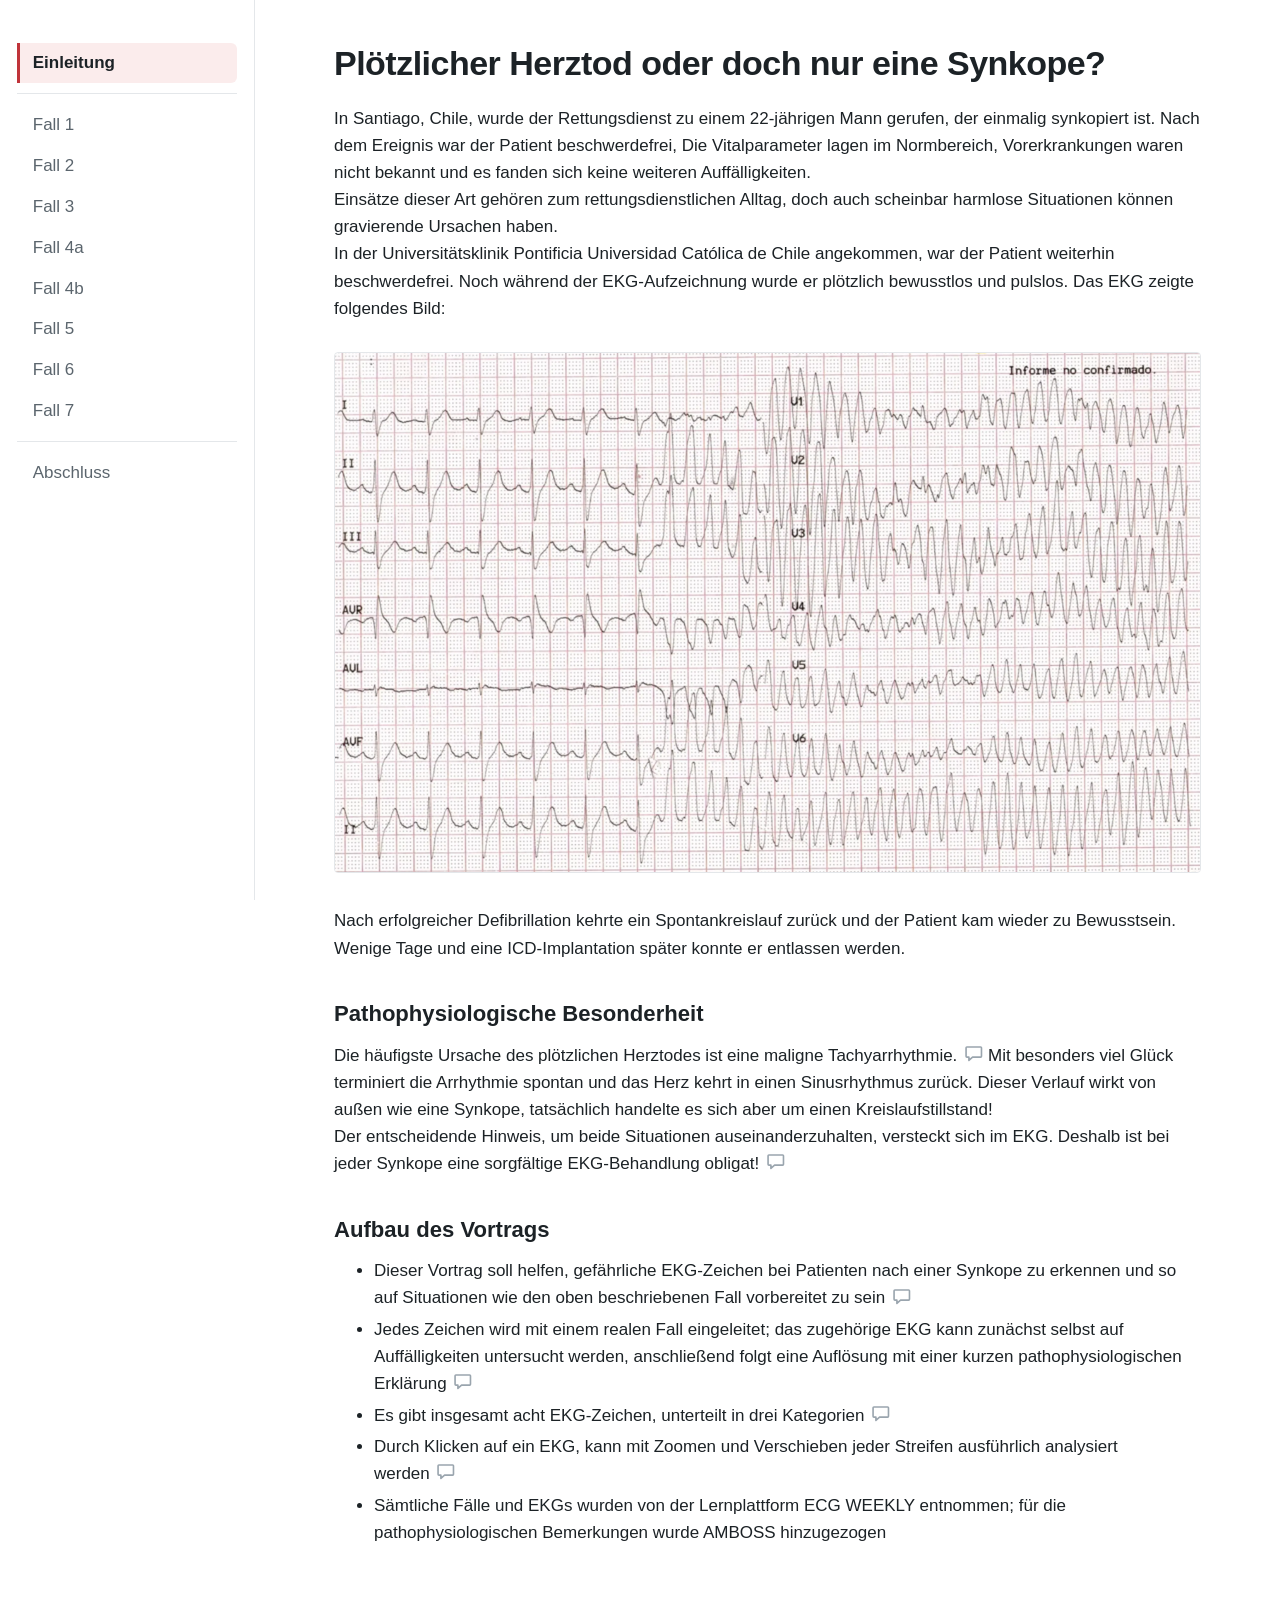
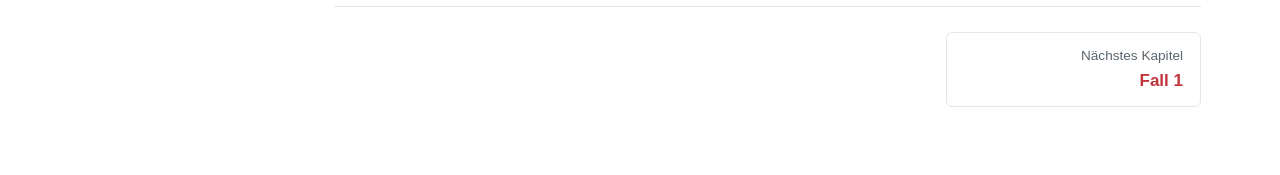
==== commit 060ea8b7: "refactor Fall 4a, Fall 4b, Fall 5, Fall6" ====
--- a/index.html
+++ b/index.html
@@ -58,7 +58,7 @@
             <span class="notiz"><span class="info">Über die Schnellübersicht in der Seitenleiste links, gelangt man direkt zum gewünschten Fall</span></span></li>
         <li>Durch Klicken auf ein EKG, kann mit Zoomen und Verschieben jeder Streifen ausführlich analysiert werden
             <span class="notiz"><span class="info">CAVE: Diese klinischen EKGs haben eine Vorschubgeschwindigkeit von 25mm/s</span></span></li>
-        <li>Sämtliche Fälle und EKGs wurden von der Lernplattform ECG WEEKLY entnommen; Für die pathophysiologischen Bemerkungen wurde AMBOSS hinzugezogen</li>
+        <li>Sämtliche Fälle und EKGs wurden von der Lernplattform ECG WEEKLY entnommen; für die pathophysiologischen Bemerkungen wurde AMBOSS hinzugezogen</li>
       </ul>
 
       <!-- ===== Ende Inhalt ===== -->
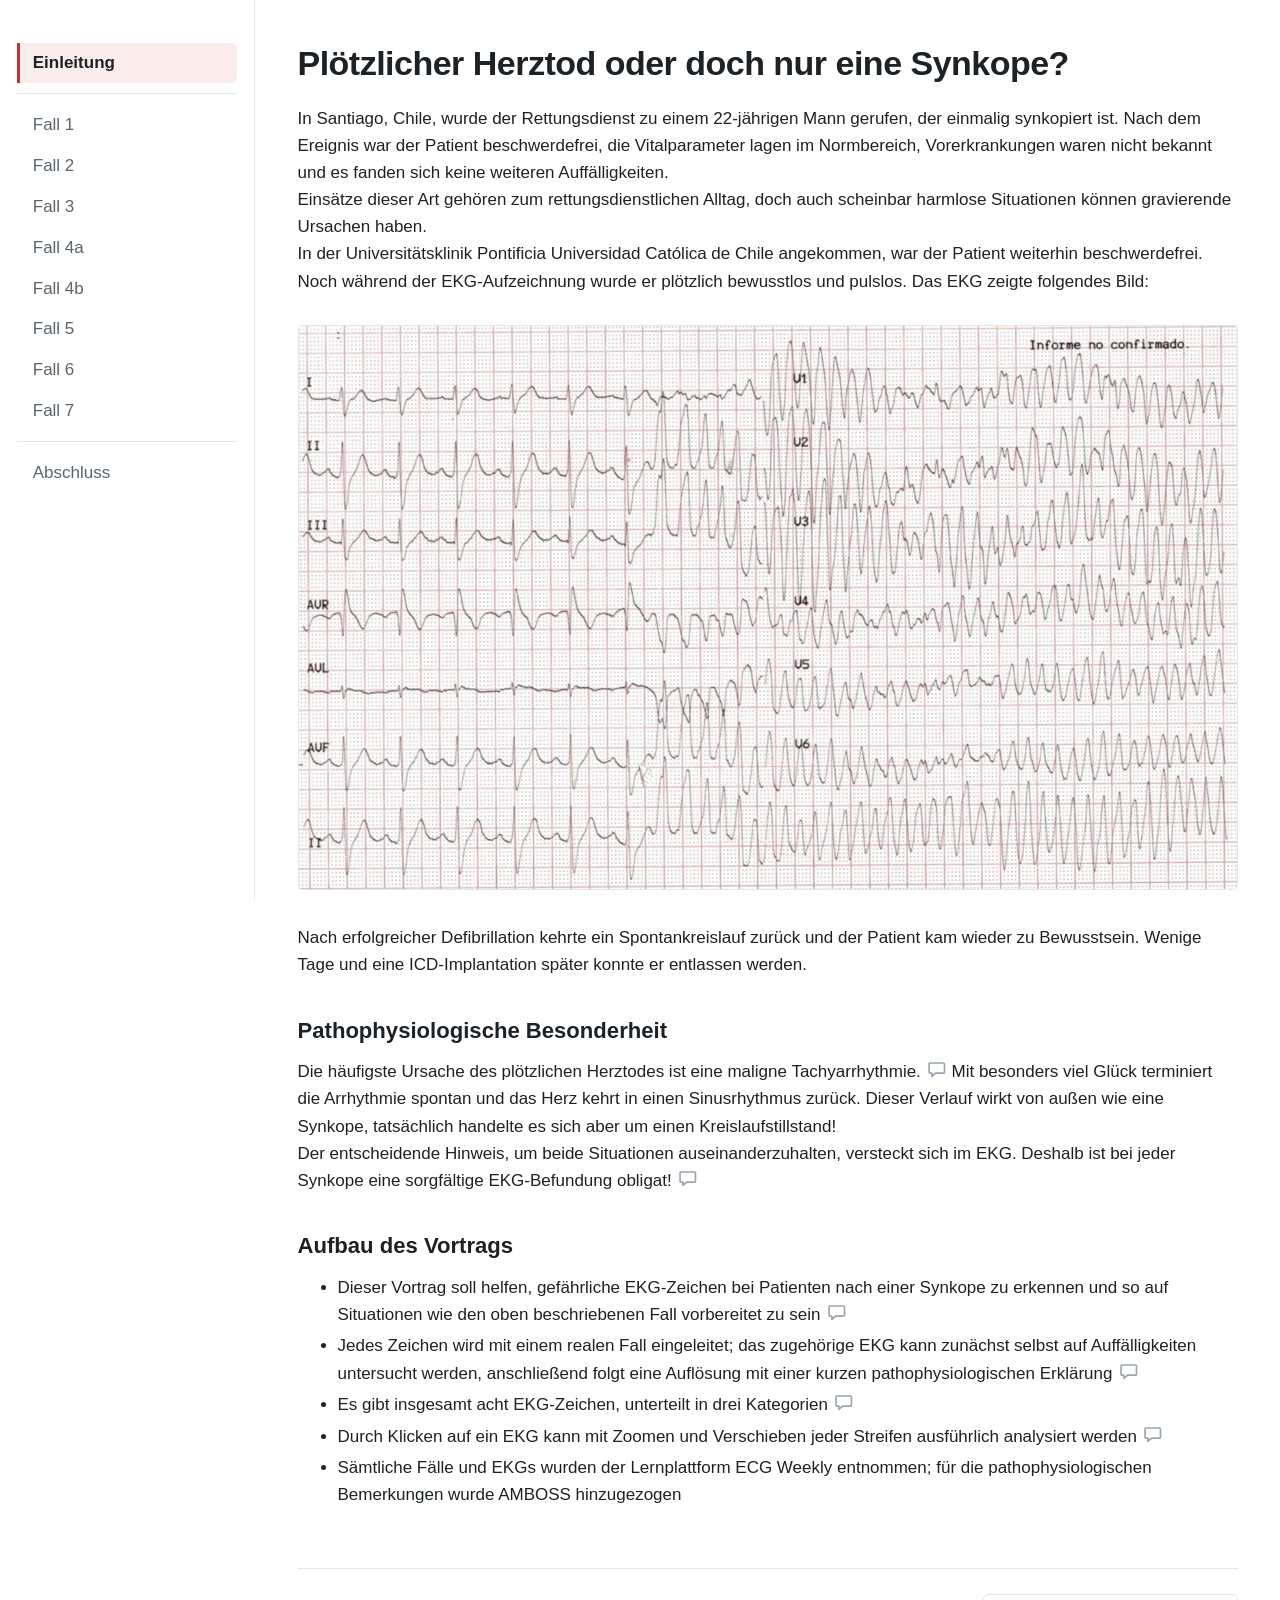
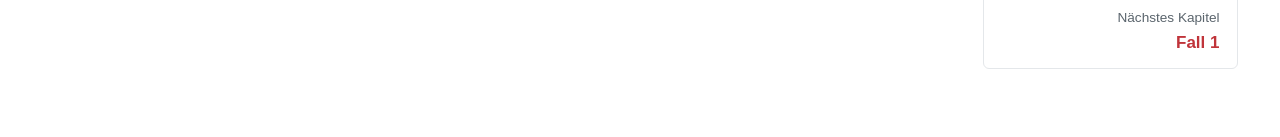
==== commit 00cb530b: "refactor Abschluss" ====
--- a/index.html
+++ b/index.html
@@ -25,7 +25,7 @@
 
       <h1>Plötzlicher Herztod oder doch nur eine Synkope?</h1>
 
-      <p>In Santiago, Chile, wurde der Rettungsdienst zu einem 22-jährigen Mann gerufen, der einmalig synkopiert ist. Nach dem Ereignis war der Patient beschwerdefrei, Die Vitalparameter lagen im 
+      <p>In Santiago, Chile, wurde der Rettungsdienst zu einem 22-jährigen Mann gerufen, der einmalig synkopiert ist. Nach dem Ereignis war der Patient beschwerdefrei, die Vitalparameter lagen im 
          Normbereich, Vorerkrankungen waren nicht bekannt und es fanden sich keine weiteren Auffälligkeiten.<br> 
          Einsätze dieser Art gehören zum rettungsdienstlichen Alltag, doch auch scheinbar harmlose Situationen können gravierende Ursachen haben.<br>
          In der Universitätsklinik Pontificia Universidad Católica de Chile angekommen, war der Patient weiterhin beschwerdefrei. Noch während der EKG-Aufzeichnung wurde er plötzlich bewusstlos und 
@@ -42,23 +42,23 @@
       <p>Die häufigste Ursache des plötzlichen Herztodes ist eine maligne Tachyarrhythmie. <span class="notiz"><span class="info">Kammerflimmern/-flattern oder eine Ventrikuläre Tachykardie</span></span>
          Mit besonders viel Glück terminiert die Arrhythmie spontan und das Herz kehrt in einen Sinusrhythmus zurück. Dieser Verlauf wirkt von außen wie eine Synkope, tatsächlich handelte es sich aber
          um einen Kreislaufstillstand!<br>
-         Der entscheidende Hinweis, um beide Situationen auseinanderzuhalten, versteckt sich im EKG. Deshalb ist bei jeder Synkope eine sorgfältige EKG-Behandlung obligat! 
+         Der entscheidende Hinweis, um beide Situationen auseinanderzuhalten, versteckt sich im EKG. Deshalb ist bei jeder Synkope eine sorgfältige EKG-Befundung obligat! 
          <span class="notiz"><span class="info">Eine vollständige Interpretation ist nur mit dem 12-Kanal-EKG möglich!</span></span></p>
 
       <h2>Aufbau des Vortrags</h2>
 
       <ul>
         <li>Dieser Vortrag soll helfen, gefährliche EKG-Zeichen bei Patienten nach einer Synkope zu erkennen und so auf Situationen wie den oben beschriebenen Fall vorbereitet zu sein
-            <span class="notiz"><span class="info">Ein präklinisches 12-Kanal-EKG, hätte bereits Aufschluss über die Ursache der Synkope liefern können. Das Team wäre dann auf die plötzliche polymorphe
+            <span class="notiz"><span class="info">Ein präklinisches 12-Kanal-EKG hätte bereits Aufschluss über die Ursache der Synkope liefern können. Das Team wäre dann auf die plötzliche polymorphe
             VT vorbereitet gewesen.</span></span></li>
         <li>Jedes Zeichen wird mit einem realen Fall eingeleitet; das zugehörige EKG kann zunächst selbst auf Auffälligkeiten untersucht werden, anschließend folgt eine Auflösung mit einer kurzen
             pathophysiologischen Erklärung
             <span class="notiz"><span class="info">Betonung liegt auf kurz: Jede einzelne Ursache hätte genug Material für einen eigenen umfangreichen Vortrag</span></span></li>
         <li>Es gibt insgesamt acht EKG-Zeichen, unterteilt in drei Kategorien
-            <span class="notiz"><span class="info">Über die Schnellübersicht in der Seitenleiste links, gelangt man direkt zum gewünschten Fall</span></span></li>
-        <li>Durch Klicken auf ein EKG, kann mit Zoomen und Verschieben jeder Streifen ausführlich analysiert werden
+            <span class="notiz"><span class="info">Über die Schnellübersicht in der Seitenleiste links gelangt man direkt zum gewünschten Fall</span></span></li>
+        <li>Durch Klicken auf ein EKG kann mit Zoomen und Verschieben jeder Streifen ausführlich analysiert werden
             <span class="notiz"><span class="info">CAVE: Diese klinischen EKGs haben eine Vorschubgeschwindigkeit von 25mm/s</span></span></li>
-        <li>Sämtliche Fälle und EKGs wurden von der Lernplattform ECG WEEKLY entnommen; für die pathophysiologischen Bemerkungen wurde AMBOSS hinzugezogen</li>
+        <li>Sämtliche Fälle und EKGs wurden der Lernplattform ECG Weekly entnommen; für die pathophysiologischen Bemerkungen wurde AMBOSS hinzugezogen</li>
       </ul>
 
       <!-- ===== Ende Inhalt ===== -->
--- a/css/style.css
+++ b/css/style.css
@@ -86,7 +86,7 @@
 .rahmen {
   display: grid;
   grid-template-columns: var(--leiste-breite) minmax(0, 1fr);
-  max-width: 82rem;
+  max-width: 88rem;
   margin: 0 auto;
 }
 
@@ -146,7 +146,7 @@
    ========================================================== */
 .inhalt {
   width: 100%;
-  max-width: 56rem;          /* Breite der Textfläche – größer = mehr Wörter pro Zeile */
+  max-width: 62rem;          /* Breite der Textfläche – größer = mehr Wörter pro Zeile */
   justify-self: center;      /* mittig in der rechten Spalte */
   padding: 2.5rem 2.5rem 4rem;
 }
